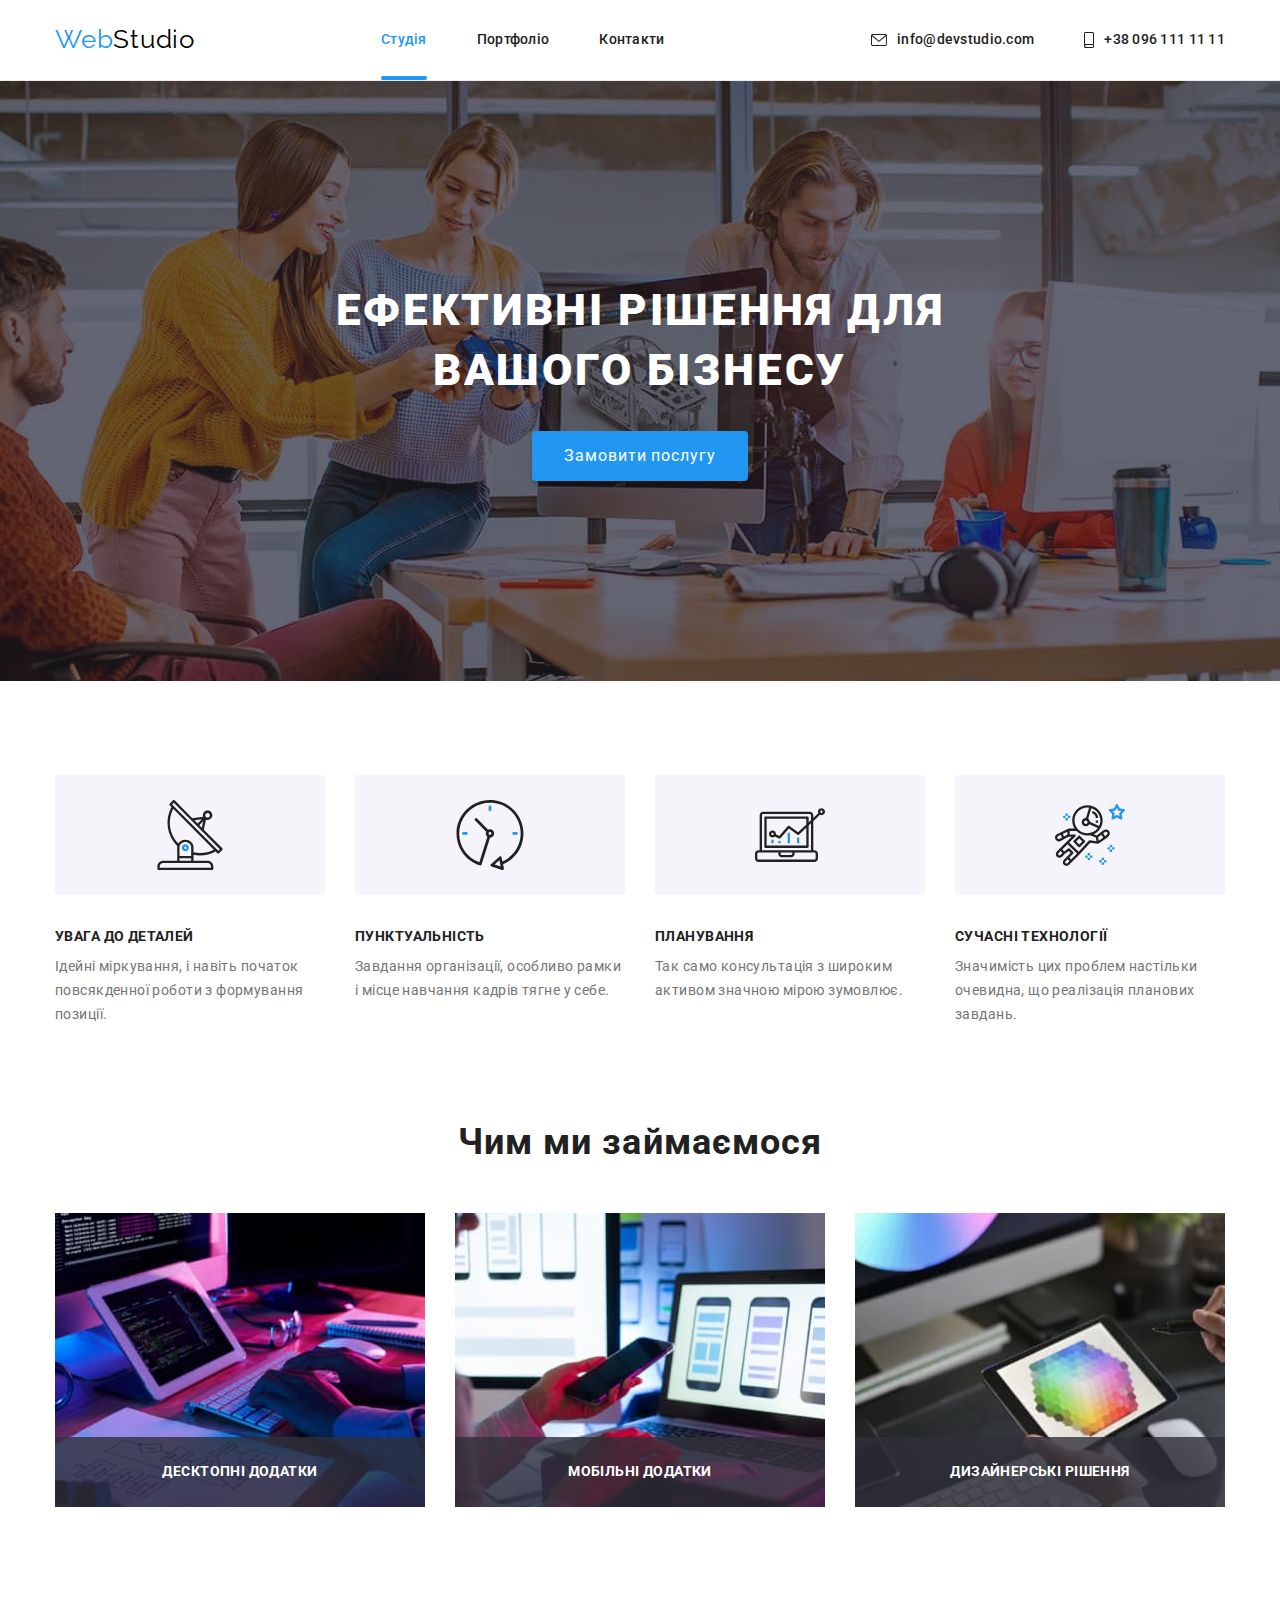
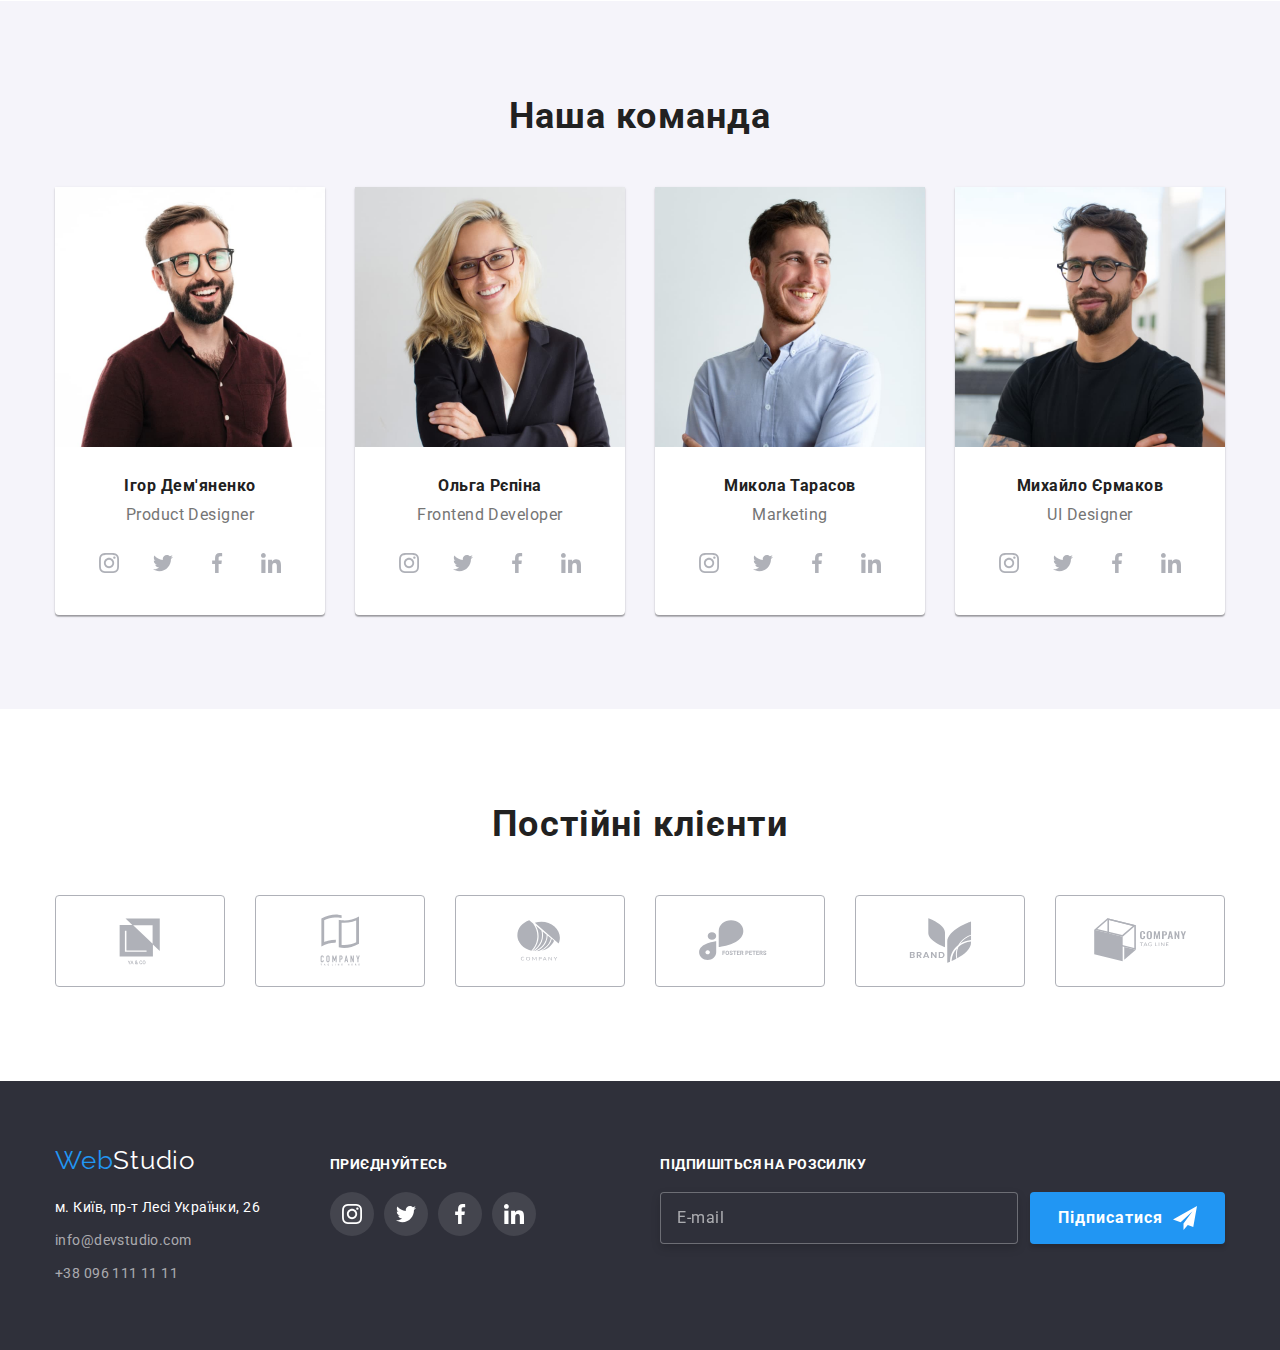
==== index.html @ 8f0ce787 "загрузка" ====
<!DOCTYPE html>
<html lang="uk">
  <head>
    <meta charset="UTF-8" />
    <meta http-equiv="X-UA-Compatible" content="IE=edge" />
    <meta name="viewport" content="width=device-width, initial-scale=1.0" />
    <title>WebStudio</title>
    <link rel="preconnect" href="https://fonts.googleapis.com" />
    <link
      href="https://fonts.googleapis.com/css2?family=Raleway:wght@700&family=Roboto:wght@400;500;700;900&display=swap"
      rel="stylesheet"
    />
    <link
      rel="stylesheet"
      href="https://cdnjs.cloudflare.com/ajax/libs/modern-normalize/1.1.0/modern-normalize.min.css"
    />
    <link rel="stylesheet" href="css/style.css" />
  </head>

  <body>
    
<!--general-->
    <header class="header">
      <div class="container nav">
        <a href="./index.html" class="logo">Web<span class="logo up">Studio</span></a>
        <nav>
<!--navigation-->
          <ul class="nav dot">
            <li class="nav item"><a href="./index.html" class="link current">Студія</a></li>
            <li class="nav item"><a href="./portfolio.html" class="link">Портфоліо</a></li>
            <li class="nav item"><a href="./index.html" class="link">Контакти</a></li>
          </ul>
        </nav>
<!--contact-->
        <ul class="contact dot">
          <li class="nav item">
            <a href="mailto:info@devstudio.com" class="link contact-icon">
              <svg class="envelope">
                <use href="./images/icons.svg#icon-envelope"></use>
              </svg>info@devstudio.com</a>
          </li>
          <li class="nav item">
            <a href="tel:+380961111111" class="link contact-icon">
              <svg class="smartphone">
                <use href="./images/icons.svg#icon-smartphone"></use>
              </svg>+38 096 111 11 11</a>            
          </li>
        </ul>
      </div>
    </header>
    <main>
<!--content-->
      <div class="overlay-ind">
        <section class="section slogan">
          <div class="container">
            <h1 class="slogan-titel">Ефективні рішення для<br />вашого бізнесу</h1>
            <button data-modal-open type="button" class="button-order">Замовити послугу</button>
          </div>
        </section>
      </div>
      <section class="section">
        <div class="container">
          <ul class="specifical dot">
            <li class="line">
              <svg class="line-icon">
                <use href="./images/icons.svg#icon-group-1"></use>
              </svg>
              <h3 class="titel-ind">УВАГА ДО ДЕТАЛЕЙ</h3>
              <p class="text-ind">
                Ідейні міркування, і навіть початок повсякденної роботи з формування позиції.
              </p>
            </li>
            <li class="line">
              <svg class="line-icon">
                <use href="./images/icons.svg#icon-group-2"></use>
              </svg>
              <h3 class="titel-ind">ПУНКТУАЛЬНІСТЬ</h3>
              <p class="text-ind">
                Завдання організації, особливо рамки і місце навчання кадрів тягне у себе.
              </p>
            </li>
            <li class="line">
              <svg class="line-icon">
                <use href="./images/icons.svg#icon-group-3"></use>
              </svg>
              <h3 class="titel-ind">ПЛАНУВАННЯ</h3>
              <p class="text-ind">
                Так само консультація з широким активом значною мірою зумовлює.
              </p>
            </li>
            <li class="line">
              <svg class="line-icon">
                <use href="./images/icons.svg#icon-group-4"></use>
              </svg>
              <h3 class="titel-ind">СУЧАСНІ ТЕХНОЛОГІЇ</h3>
              <p class="text-ind">
                Значимість цих проблем настільки очевидна, що реалізація планових завдань.
              </p>
            </li>
          </ul>
        </div>  
      </section>
      <section class="section unsection">
        <div class="container">
          <h2 class="titels">Чим ми займаємося</h2>
          <ul class="work dot">
            <li class="work item">
              <div class="label-thumb">
                <img src="./images/jpg-1.jpg" alt="Десктопні додатки" width="370" />
                  <div class="label">
                    <p class="label-text">Десктопні додатки</p>
                  </div>
              </div>
            </li>
            <li class="work item">
              <div class="label-thumb">
                <img src="./images/jpg-2.jpg" alt="Мобільні додатки" width="370" />
                  <div class="label">
                    <p class="label-text">Мобільні додатки</p>
                  </div>
              </div>
            </li>
            <li class="work item">
              <div class="label-thumb">
                <img src="./images/jpg-3.jpg" alt="Дизайнерські рішення" width="370" />
                  <div class="label">
                    <p class="label-text">Дизайнерські рішення</p>
                  </div>
              </div> 
            </li>
          </ul>
        </div>
      </section>
      <section class="section background-comand">
        <div class="container">
          <h2 class="titels">Наша команда</h2>
          <ul class="comand dot">
            <li class="foto">
              <img class="fotoline" src="./images/jpg-4.jpg" alt="Ігор Дем'яненко" width="270" />
              <h3 class="name">Ігор Дем'яненко</h3>
              <p class="proff">Product Designer</p>
                <ul class="social-card dot">
                  <li>
                    <a href="" class="a-card">
                    <svg class="icon-card">
                      <use href="./images/icons.svg#icon-instagram"></use>
                    </svg></a>
                  </li>
                   <li><a href="" class="a-card">
                    <svg class="icon-card">
                      <use href="./images/icons.svg#icon-twitter"></use>
                    </svg></a>
                  </li>
                   <li><a href="" class="a-card">
                    <svg class="icon-card">
                      <use href="./images/icons.svg#icon-facebook"></use>
                    </svg></a>
                  </li>
                   <li><a href="" class="a-card">
                    <svg class="icon-card">
                      <use href="./images/icons.svg#icon-linkedin"></use>
                    </svg></a>
                  </li>
                </ul>
            </li>
            <li class="foto">
              <img class="fotoline" src="./images/jpg-5.jpg" alt="Ольга Рєпіна" width="270" />
              <h3 class="name">Ольга Рєпіна</h3>
              <p class="proff">Frontend Developer</p>
                <ul class="social-card dot">
                  <li>
                    <a href="" class="a-card">
                    <svg class="icon-card">
                      <use href="./images/icons.svg#icon-instagram"></use>
                    </svg></a>
                  </li>
                   <li><a href="" class="a-card">
                    <svg class="icon-card">
                      <use href="./images/icons.svg#icon-twitter"></use>
                    </svg></a>
                  </li>
                   <li><a href="" class="a-card">
                    <svg class="icon-card">
                      <use href="./images/icons.svg#icon-facebook"></use>
                    </svg></a>
                  </li>
                   <li><a href="" class="a-card">
                    <svg class="icon-card">
                      <use href="./images/icons.svg#icon-linkedin"></use>
                    </svg></a>
                  </li>
                </ul>
            </li>
            <li class="foto">
              <img class="fotoline" src="./images/jpg-6.jpg" alt="Микола Тарасов" width="270" />
              <h3 class="name">Микола Тарасов</h3>
              <p class="proff">Marketing</p>
                <ul class="social-card dot">
                  <li>
                    <a href="" class="a-card">
                    <svg class="icon-card">
                      <use href="./images/icons.svg#icon-instagram"></use>
                    </svg></a>
                  </li>
                   <li><a href="" class="a-card">
                    <svg class="icon-card">
                      <use href="./images/icons.svg#icon-twitter"></use>
                    </svg></a>
                  </li>
                   <li><a href="" class="a-card">
                    <svg class="icon-card">
                      <use href="./images/icons.svg#icon-facebook"></use>
                    </svg></a>
                  </li>
                   <li><a href="" class="a-card">
                    <svg class="icon-card">
                      <use href="./images/icons.svg#icon-linkedin"></use>
                    </svg></a>
                  </li>
                </ul>
            </li>
            <li class="foto" >
              <img class="fotoline" src="./images/jpg-7.jpg" alt="Михайло Єрмаков" width="270" />
              <h3 class="name">Михайло Єрмаков</h3>
              <p class="proff">UI Designer</p>
                <ul class="social-card dot">
                  <li>
                    <a href="" class="a-card">
                    <svg class="icon-card">
                      <use href="./images/icons.svg#icon-instagram"></use>
                    </svg></a>
                  </li>
                   <li><a href="" class="a-card">
                    <svg class="icon-card">
                      <use href="./images/icons.svg#icon-twitter"></use>
                    </svg></a>
                  </li>
                   <li><a href="" class="a-card">
                    <svg class="icon-card">
                      <use href="./images/icons.svg#icon-facebook"></use>
                    </svg></a>
                  </li>
                   <li><a href="" class="a-card">
                    <svg class="icon-card">
                      <use href="./images/icons.svg#icon-linkedin"></use>
                    </svg></a>
                  </li>
                </ul>
            </li>
          </ul>
        </div>  
      </section>
      <section class="section">
        <div class="container">
          <h2 class="titels">Постійні клієнти</h2>
          <ul class="klient dot">
            <li><a href="" class="klient icon">
              <svg class="icon-klient">
                <use href="./images/icons.svg#icon-client-1"></use>
              </svg></a>
            </li>
            <li><a href="" class="klient icon">
              <svg class="icon-klient">
                <use href="./images/icons.svg#icon-client-2"></use>
              </svg></a>
            </li>
            <li><a href="" class="klient icon">
              <svg class="icon-klient">
                <use href="./images/icons.svg#icon-client-3"></use>
              </svg></a>
            </li>
            <li><a href="" class="klient icon">
              <svg class="icon-klient">
                <use href="./images/icons.svg#icon-client-4"></use>
              </svg></a>
            </li>
            <li><a href="" class="klient icon">
              <svg class="icon-klient">
                <use href="./images/icons.svg#icon-client-5"></use>
              </svg></a>
            </li>
            <li><a href="" class="klient icon">
              <svg class="icon-klient">
                <use href="./images/icons.svg#icon-client-6"></use>
              </svg></a>
            </li>  
          </ul>
        </div>  
      </section>
    </main>
<!--finish-->
    <footer class="footer">
      <div class="container social-contact">
        <div class="footer-contact">
          <a href="./index.html" class="logo">Web<span class="logo down">Studio</span></a>
          <address>
            <ul class="address dot">
              <li>
                <a href="https://goo.gl/maps/CPtrU1FHBa2aNyZL9" target="_blank" rel="noopener noreferrer nofollow"
                  class="address">м. Київ, пр-т Лесі Українки, 26</a>
              </li>
              <li><a href="mailto:info@devstudio.com" class="link">info@devstudio.com</a></li>
              <li><a href="tel:+380961111111" class="link">+38 096 111 11 11</a></li>
            </ul>
          </address>
        </div>
        <div>
          <p class="compound">приєднуйтесь</p>
          <ul class="footer-social dot">
            <li><a href="" class="a-footer">
                <svg class="icon-footer">
                  <use href="./images/icons.svg#icon-instagram"></use>
                </svg></a>
            </li>
            <li><a href="" class="a-footer">
                <svg class="icon-footer">
                  <use href="./images/icons.svg#icon-twitter"></use>
                </svg></a>
            </li>
            <li><a href="" class="a-footer">
                <svg class="icon-footer">
                  <use href="./images/icons.svg#icon-facebook"></use>
                </svg></a>
            </li>
            <li><a href="" class="a-footer">
                <svg class="icon-footer">
                  <use href="./images/icons.svg#icon-linkedin"></use>
                </svg></a>
            </li>
          </ul>
        </div>
        <div class="mailing-posicion">
          <p class="mailing-titel">Підпишіться на розсилку</p>
        <form class="mailing-form">         
          <label class="mailing">
            <input type="mail" name="Підпишіться на розсилку" placeholder="E-mail" />
          </label>
          <button type="submit" class="button-send">Підписатися
            <svg class="icon-send">
              <use href="./images/icons.svg#icon-send"></use>
            </svg>
          </button>
        </form>
        </div>
      </div>
    </footer>
<!-- modal window -->
    <div class="backdrop is-hidden" data-modal>
      <div class="modal">
          <button data-modal-close type="button" class="close-modal  close-posicion">
            <svg class="icon-modal">
            <use href="./images/icons.svg#icon-close"></use>
            </svg>
          </button>
          <form class="form">
            <h2 class="form-name">Залиште свої дані, ми вам передзвонимо</h2>
              <label class="form-field">
                <span>Ім'я</span>
                <input class="form-input" type="tel" name="Телефон" />
                <svg class="field-icon">
                  <use href="./images/icons.svg#icon-person-black"></use>
                </svg>
              </label>
              <label class="form-field">
              <span>Телефон</span>
              <input class="form-input" type="tel" name="Телефон" />
              <svg class="field-icon">
                <use href="./images/icons.svg#icon-phone-black"></use>
              </svg>
              </label>
              <label class="form-field">
                <span>Пошта</span>
                <input class="form-input" type="tel" name="Телефон" />
                <svg class="field-icon">
                  <use href="./images/icons.svg#icon-email-black"></use>
                </svg>
              </label> 
              <label for="coment">Коментар</label>
              <textarea class="textarea" name="Коментар" id="coment" placeholder="Введіть текст"></textarea>
              <label class="contrakt">
                <input class="checkbox" type="checkbox" name="contrakt" />
                <span class="contrakt-icon"></span>
                <!-- <span class="contrakt-frame">
                  <svg class="contrakt-frame-posicion">
                  <use href="./images/icons.svg#icon-check"></use>
                  </svg>
                </span> -->
                <span class="contrakt-text">Погоджуюся з розсилкою та приймаю&nbsp;</span>
                <span><a href="" class="contrakt-rules">Умови договору</a>
                </span>
              </label>
            <div class="button-form-posicion"><button type="submit" class="button-form">Відправити</button>
            </div>  
            
          </form>
      </div>
    </div>
    <script src="./js/modal.js"></script>  
  </body>
</html>

   











                   <!-- <div class="form-field">
                            <svg class="field-icon">
                              <use href="./images/icons.svg#icon-person-black"></use>
                            </svg>
                          <label for="name">Ім'я</label>
                          <input type="text" name="Ім'я" id="name" />
                        </div> -->
---- css/style.css ----
:root {
  --background-general: #ffffff;
  --background-slogan: #2f303a;
  --background-slogan-gradient: rgba(47, 48, 58, 0.4);
  --background-comand: #f5f4fa;
  --background-label: rgba(47, 48, 58, 0.8);
  --color-logo: #000000;
  --color-general: #212121;
  --color-border-header: #ececec;
  --color-last: #757575;
  --color-link: #2196f3;
  --color-slogan: #ffffff;
  --color-button: #f5f4fa;
  --color-button-activ: #188ce8;
  --color-label: #ffffff;
  --color-icon-footer: rgba(255, 255, 255, 0.1);
  --color-border-index: #f5f4fa;
  --color-border-portfolio: #eeeeee;
  --color-border-klient: #afb1b8;
  --color-overlay-portfolio: rgba(33, 150, 243, 0.9);
  --color-address-finish: rgba(255, 255, 255, 0.6);
  --color-shadow-order: 0px 4px 4px rgba(0, 0, 0, 0.15);
  --color-comand-shadow: 0px 1px 3px rgba(0, 0, 0, 0.12), 0px 1px 1px rgba(0, 0, 0, 0.14),
    0px 2px 1px rgba(0, 0, 0, 0.2);
  --color-shadow-filter: 0px 3px 1px rgba(0, 0, 0, 0.1), 0px 1px 2px rgba(0, 0, 0, 0.08),
    0px 2px 2px rgba(0, 0, 0, 0.12);
  --color-backdrop: rgba(0, 0, 0, 0.2);
  --transition-duration: 250ms;
  --transition-timing: cubic-bezier(0.4, 0, 0.2, 1);
  --color-border-form: rgba(33, 33, 33, 0.2);
  --color-form-placeholder: rgba(117, 117, 117, 0.5);
  --color-footer-placeholder: rgba(255, 255, 255, 0.6);
  --color-border-close: rgba(0, 0, 0, 0.1);
}

body {
  margin: 0;

  font-family: 'Roboto', sans-serif;

  background-color: var(--background-general);
  color: var(--color-general);
}
img {
  display: block;
  width: 100%;
  height: auto;
}

.header {
  border-bottom: 1px solid var(--color-border-header);
}

/* logotip */
.logo {
  margin-right: 93px;

  font-family: 'Raleway', sans-serif;
  font-size: 26px;
  line-height: 1.2;
  letter-spacing: 0.03em;
  text-decoration: none;

  color: var(--color-link);
}
.logo .up {
  color: var(--color-logo);
}
.logo .down {
  margin-right: -93px;
  color: var(--color-slogan);
}
/* nav flex */
.nav {
  display: flex;
  align-items: center;
}
/* menu nav */
.dot {
  padding: 0;
  margin: 0;
  list-style: none;
}
.nav .item + .item {
  margin-left: 50px;
}
.envelope {
  width: 16px;
  height: 12px;
  margin: 0 10px 0 0;
  fill: currentColor;
}
.smartphone {
  width: 10px;
  height: 16px;
  margin: 0 10px 0 0;
  fill: currentColor;
}
.nav .link {
  padding: 32px 0;

  text-decoration: none;
  font-weight: 500;
  font-size: 14px;
  line-height: 1.14;
  letter-spacing: 0.02em;

  transition: color var(--transition-timing) var(--transition-duration);

  color: var(--color-general);
}
.nav .link:hover,
.nav .link:focus {
  color: var(--color-link);
}
.nav .link.current {
  position: relative;
  color: var(--color-link);
}
.nav .link.current::after {
  content: '';
  position: absolute;

  display: block;
  width: 100%;
  height: 4px;
  border-radius: 2px;
  background-color: var(--color-link);
  margin-top: 28px;
}
.contact {
  display: flex;
  margin-left: auto;
  align-items: center;
}
.contact-icon {
  display: flex;
  align-items: center;
}

/* section + container */
.section {
  padding: 94px 0;
}
.unsection {
  padding-top: 0;
}
.container {
  width: 1200px;
  margin-left: auto;
  margin-right: auto;
  padding-left: 15px;
  padding-right: 15px;
}

/* overlay + slogan */

.slogan {
  padding: 200px 0 200px 0;
  text-align: center;
}
.overlay-ind {
  height: 600px;
  max-width: 1600px;
  margin-left: auto;
  margin-right: auto;
  background-color: var(--background-slogan);
  background-image: linear-gradient(
      to right,
      var(--background-slogan-gradient),
      var(--background-slogan-gradient)
    ),
    url(../images/jpg-0.jpg);
  background-repeat: no-repeat;
  background-size: cover;
  background-position: center;
}
.slogan-titel {
  margin: 0 0 30px 0;

  font-weight: 900;
  font-size: 44px;
  line-height: 1.36;
  text-align: center;
  letter-spacing: 0.06em;
  text-transform: uppercase;

  color: var(--color-slogan);
}

/* button */
.button-order {
  border-radius: 4px;
  border: none;
  padding: 10px 32px;

  cursor: pointer;
  font-family: inherit;
  font-size: 16px;
  line-height: 1.88;
  letter-spacing: 0.06em;
  text-align: center;

  background-color: var(--color-link);
  color: var(--color-slogan);
  box-shadow: var(--color-shadow-order);

  transition: background-color var(--transition-timing) var(--transition-duration);
}
.button-order:hover,
.button-order:focus {
  background-color: var(--color-button-activ);
}
.button-filter {
  border-radius: 4px;
  border: none;

  cursor: pointer;
  font-family: inherit;
  font-weight: 500;
  font-size: 16px;
  line-height: 1.63;
  text-align: center;
  letter-spacing: 0.03em;

  background-color: var(--color-button);
  color: var(--color-general);
  box-shadow: none;

  transition: background-color var(--transition-timing) var(--transition-duration),
    color var(--transition-timing) var(--transition-duration),
    box-shadow var(--transition-timing) var(--transition-duration);
}
.button-filter:hover,
.button-filter:focus {
  background-color: var(--color-link);
  color: var(--color-slogan);
  box-shadow: var(--color-shadow-filter);
}
.button-filter.one {
  padding: 6px 25px;
}
.button-filter.all {
  padding: 6px 22px;
}

/* specifical */
.specifical {
  display: flex;
  padding: 0;
  margin: 0 0 0 -30px;
}
.specifical .line {
  flex-basis: calc(100% / 4-30px);
  margin-left: 30px;
}
.line-icon {
  width: 270px;
  height: 120px;
  margin-bottom: 30px;
  background-color: var(--background-comand);
  border-radius: 4px;
}

.specifical .titel-ind {
  margin: 0 0 10px 0;
  padding: 0;

  font-size: 14px;
  line-height: 1.14;
  letter-spacing: 0.03em;
  text-transform: uppercase;

  color: var(--color-general);
}
.specifical .text-ind {
  margin: 0;
  padding: 0;

  width: 270px;
  font-size: 14px;
  line-height: 1.71;
  letter-spacing: 0.03em;

  color: var(--color-last);
}
/* titels */
.titels {
  padding: 0;
  margin: 0 0 50px 0;

  font-size: 36px;
  line-height: 1.17;
  text-align: center;
  letter-spacing: 0.03em;

  color: var(--color-general);
}
/* work */
.work {
  display: flex;
  margin: 0 0 0 -30px;
  padding: 0;
}
.work .item {
  flex-basis: calc(100% / 3-30px);
  margin-left: 30px;
}
.label-thumb {
  position: relative;
}
.label {
  display: flex;
  justify-content: center;
  align-items: center;

  width: 370px;
  height: 70px;
  background-color: var(--background-label);
  position: absolute;
  bottom: 0;
  margin: 0;
  padding: 0;
}
.label-text {
  color: var(--color-label);
  font-weight: 700;
  font-size: 14px;
  line-height: 1.14;
  letter-spacing: 0.03em;
  text-transform: uppercase;
  padding: 0;
  margin: 0;
}

/* comand */
.comand {
  display: flex;
  margin: 0 0 0 -30px;
  padding: 0;
}
.background-comand {
  background-color: var(--background-comand);
}
.comand .foto {
  flex-basis: calc(100% / 4-30px);
  margin-left: 30px;
  box-shadow: var(--color-comand-shadow);
  border-radius: 0px 0px 4px 4px;
  background-color: var(--background-general);
}
.comand .fotoline {
  margin-bottom: 30px;
}
.comand .name {
  margin: 0 0 10px 0;
  padding: 0;

  font-size: 16px;
  line-height: 1.17;
  letter-spacing: 0.03em;
  text-align: center;

  color: var(--color-general);
}
.comand .proff {
  margin: 0 0 16px 0;
  padding: 0;

  font-size: 16px;
  line-height: 1.17;
  text-align: center;
  letter-spacing: 0.03em;

  color: var(--color-last);
}
.social-card {
  display: flex;
  justify-content: center;
  gap: 10px;
  margin: 0 0 30px 0;
  padding: 0;
}
.a-card {
  display: flex;
  justify-content: center;
  align-items: center;
  text-decoration: none;
  border-radius: 50%;
  border: none;
  width: 44px;
  height: 44px;
  padding: 0;
  margin: 0 auto;

  color: var(--color-border-klient);

  transition: background-color var(--transition-timing) var(--transition-duration),
              color var(--transition-timing) var(--transition-duration);
}
.icon-card {
  width: 20px;
  height: 20px;
  fill: currentColor;
  align-items: center;
}
.a-card:hover,
.a-card:focus {
  background-color: var(--color-button-activ);
  color: var(--color-slogan);
}

/* klient */
.klient {
  display: flex;
  justify-content: space-between;
  margin: 0;
  padding: 0;
  list-style: none;
}
.klient .icon {
  width: 170px;
  height: 92px;
  border: 1px solid var(--color-border-klient);
  border-radius: 4px;
  color: var(--color-border-klient);

  transition: color var(--transition-timing) var(--transition-duration),
              border var(--transition-timing) var(--transition-duration); 
}
.icon-klient {
  fill: currentColor;
}
.klient .icon:hover,
.klient .icon:focus {
  color: var(--color-link);
  border: 1px solid var(--color-link);
}

/* finish */
.footer {
  padding: 64px 0;

  background-color: var(--background-slogan);
}
.address {
  margin: 20px 0 0 0;

  color: var(--color-slogan);

  font-style: normal;
  font-size: 14px;
  line-height: 1.71;
  letter-spacing: 0.03em;
  text-decoration: none;
}
.address .link {
  display: block;
  margin: 9px 0 0 0;

  color: var(--color-slogan);
  color: var(--color-address-finish);

  text-decoration: none;
  font-size: 14px;
  line-height: 1.71;
  letter-spacing: 0.03em;

  transition: color var(--transition-timing) var(--transition-duration);
}
.address .link:hover,
.address .link:focus {
  color: var(--color-link);
}
.social-contact {
  display: flex;
  align-items: baseline;
}
.footer-contact {
  display: block;
  margin-right: 70px;
}
.social-compound {
  padding-top: 12px;
}
.compound {
  margin:0;
  padding: 0;
  font-weight: 700;
  font-size: 14px;
  line-height: 16px;
  letter-spacing: 0.03em;
  text-transform: uppercase;
  color: var(--background-general);
}
.footer-social {
  display: flex;
  gap: 10px;
  margin: 20px 0 0 0;
}
.a-footer {
  display: flex;
  justify-content: center;
  align-items: center;
  text-decoration: none;
  border-radius: 50%;
  border: none;
  width: 44px;
  height: 44px;
  padding: 0;
  margin: 0 auto;

  color: var(--color-slogan);
  background-color: var(--color-icon-footer);

  transition: background-color var(--transition-timing) var(--transition-duration),
              color var(--transition-timing) var(--transition-duration);
}
.icon-footer {
  width: 20px;
  height: 20px;
  fill: currentColor;
  align-items: center;
}
.a-footer:hover,
.a-footer:focus {
  background-color: var(--color-button-activ);
  color: var(--color-slogan);
}

/* portfolio */
.filter {
  display: flex;
  justify-content: center;
  margin-bottom: 50px;
}
.filter .item + .item {
  margin-left: 8px;
}
.content {
  display: flex;
  flex-wrap: wrap;
  margin: 0;
  padding: 0;
  gap: 30px;
}
.content.clik:hover,
.content.clik:focus {
  box-shadow: var(--color-comand-shadow);
}
.card-port {
  border: 1px solid var(--color-border-portfolio);
  padding: 20px 24px;
}
.content .titel-port {
  font-size: 18px;
  line-height: 2;
  letter-spacing: 0.06em;

  color: var(--color-general);
}
.content .text-port {
  font-size: 16px;
  line-height: 1.88;
  letter-spacing: 0.03em;

  color: var(--color-last);
}

/* overlay portfolio*/
.overlay-action {
  text-decoration: none; 
}
.overlay-thumb {
  position: relative;
  overflow: hidden;
}
.overlay-text {
  position: absolute;
  opacity: 0;
  top: 0;
  left: 0;
  width: 100%;
  height: 100%;

  transform: translateY(100%);
  transition: transform var(--transition-timing) var(--transition-duration);

  background-color: var(--color-overlay-portfolio);

  font-size: 18px;
  line-height: 1.556;
  letter-spacing: 0.03em;
  padding: 63px 24px;
  margin: 0;
  text-decoration: none;
  color: var(--color-label);
}
.overlay-action:hover .overlay-text,
.overlay-action:focus .overlay-text {
  opacity: 1;
  transform: translateY(0);
}

/* modal window */
.backdrop {
  position: fixed;
  left: 0px;
  top: 0px;
  width: 100%;
  height: 100%;
  opacity: 1;
  background-color: var(--color-backdrop);
  transition: opacity var(--transition-timing) var(--transition-duration),
              visibility var(--transition-timing) var(--transition-duration);
}
.backdrop.is-hidden {
  visibility: hidden;
  opacity: 0;
  pointer-events: none;
}
.modal {
  position: absolute;
  top: 50%;
  left: 50%;
  transform: translate(-50%, -50%) scale(1);
  width: 100%;
  max-width: 528px;
  height: 100%;
  max-height: 581px;
  background-color: var(--background-general);
  box-shadow: var(--color-comand-shadow);
  border-radius: 4px;
  padding: 40px;
  margin: 0;
  transition: transform var(--transition-timing) var(--transition-duration);
}
.backdrop.is-hidden .modal {
  position: absolute;
  top: 50%;
  left: 50%;
  transform: translate(-50%, -50%) scale(0);
}
.close-posicion {
  position: absolute;
  top: 8px;
  right: 8px;
}
.close-modal {
  display: flex;
  justify-content: center;
  align-items: center;
  text-decoration: none;
  border-radius: 50%;
  border: 1px solid var(--color-border-close);
  width: 30px;
  height: 30px;
  cursor: pointer;
  padding: 0;
  margin: 0;

  color: var(--color-logo);
  background-color: var(--background-general);

  transition: color var(--transition-timing) var(--transition-duration);
}
.icon-modal {
  width: 18px;
  height: 18px;
  fill: currentColor;
  align-items: center;
}
.close-modal:hover,
.close-modal:focus {
  color: var(--color-link)
}


/* footer form */
.mailing-posicion {
  display: inline-flexbox;
  margin-left: auto;
}
.mailing-form {
  display: inline-flex;

}
.mailing-titel {
  font-weight: 700;
  font-size: 14px;
  line-height: 16px;
  letter-spacing: 0.03em;
  text-transform: uppercase;

  color: var(--color-label);
  margin: 0 0 20px 0;
  padding: 0;
}
.mailing {
  display: flex;
  flex-direction: column;
  margin-right: 12px;
  width: 358px;
}
.mailing input {
  padding: 15px 0 15px 16px;
  background-color: var(--background-slogan);
  border: 1px solid rgba(255, 255, 255, 0.3);
  filter: drop-shadow(0px 4px 4px rgba(0, 0, 0, 0.15));
  border-radius: 4px;
  font-weight: 400;
  font-size: 16px;
  line-height: 20px;
  letter-spacing: 0.03em;

  color: var(--color-slogan);
}
.mailing input::placeholder {
  color: var(--color-footer-placeholder);
}
.button-send {
  display: flex;
  gap: 10px;
  align-items: center;
  justify-content: center;
  padding: 10px 28px;
  cursor: pointer;
  border: none;

  background-color: var(--color-link);
  color: var(--color-label);
  box-shadow: var(--color-shadow-order);
  border-radius: 4px;

  font-weight: 700;
  font-size: 16px;
  line-height: 1.88;
  letter-spacing: 0.06em;
}
.icon-send {
  width: 24px;
  height: 24px;
  fill: currentColor;

}
/* modal form */
.form {
  font-size: 12px;
  line-height: 1.17;
  letter-spacing: 0.01em;

  color: var(--color-last);
}
.form-name {
  margin: 0 0 12px 0;
  text-align: center;
  font-size: 20px;
  font-weight: 700;
  line-height: 1.15;
  letter-spacing: 0.03em;
  
  color: var(--color-general);
}
.form-field {
  display: flex;
  position: relative;
  flex-direction: column;
  margin-bottom: 10px;
}
.form-input {
  margin-top: 4px;
  padding: 9px 0 9px 42px;
  border: 1px solid var(--color-border-form);
  border-radius: 4px;
  outline: none;
  font-size: 16px;
  transition: border var(--transition-timing) var(--transition-duration);
}
.field-icon {
  position: absolute;
  top: 50%;
  left: 12px;
  display: inline-block;
  width: 18px;
  height: 18px;
  fill: var(--color-general);
  transition: background-color var(--transition-timing) var(--transition-duration);
}
.form-field:focus-within > .field-icon {
  fill: var(--color-link);
}
.form-field:focus-within > .form-input {
  border: 1px solid var(--color-link);
}
.textarea {
  display: flex;
  flex-direction: column;
  margin-bottom: 20px;
  margin-top: 4px;
  padding: 12px 16px;
  border: 1px solid var(--color-border-form);
  border-radius: 4px;
  outline: none;
  width: 448px;
  height: 120px;
  resize: none;
}
.textarea::placeholder {
  color: var(--color-form-placeholder);
}
.textarea:not( :placeholder-shown),
.textarea:focus {
  border: 1px solid var(--color-link);
}
.contrakt {
  position: relative;
  display: inline-flex;
  justify-content: center;
  align-items: center;
  margin-bottom: 30px;
}
.contrakt-icon {
  width: 16px;
  height: 15px;
  border: 2px solid var(--color-general);
  border-radius: 2px;
  margin-right: 7px;
  margin-left: 10px;
}
.checkbox:checked + .contrakt-icon {
  background-color: var(--color-link);
  border: 2px solid var(--color-link);
  background-image: url(../images/icon-check.svg);
  background-size: contain;
  background-origin: border-box;
}
.contrakt-text {
  font-weight: 400;
  font-size: 14px;
  line-height: 1.7;
  letter-spacing: 0.03em;
  color: var(--color-last);
}
.contrakt-rules {
  font-weight: 400;
  font-size: 14px;
  line-height: 1.7;
  letter-spacing: 0.03em;
  color: var(--color-link);
}
.checkbox {
  appearance: none;
}
.button-form {
  align-items: center;
  justify-content: center;
  padding: 10px 52px;
  cursor: pointer;
  border: none;

  background-color: var(--color-link);
  color: var(--color-label);  
  box-shadow: var(--color-shadow-order);
  border-radius: 4px;

  font-weight: 700;
  font-size: 16px;
  line-height: 1.88;
  letter-spacing: 0.06em;

  transition: background-color var(--transition-timing) var(--transition-duration);
}
.button-form:hover,
.button-form:focus {
  background-color: var(--color-button-activ);
}
.button-form-posicion {
  text-align: center;
}
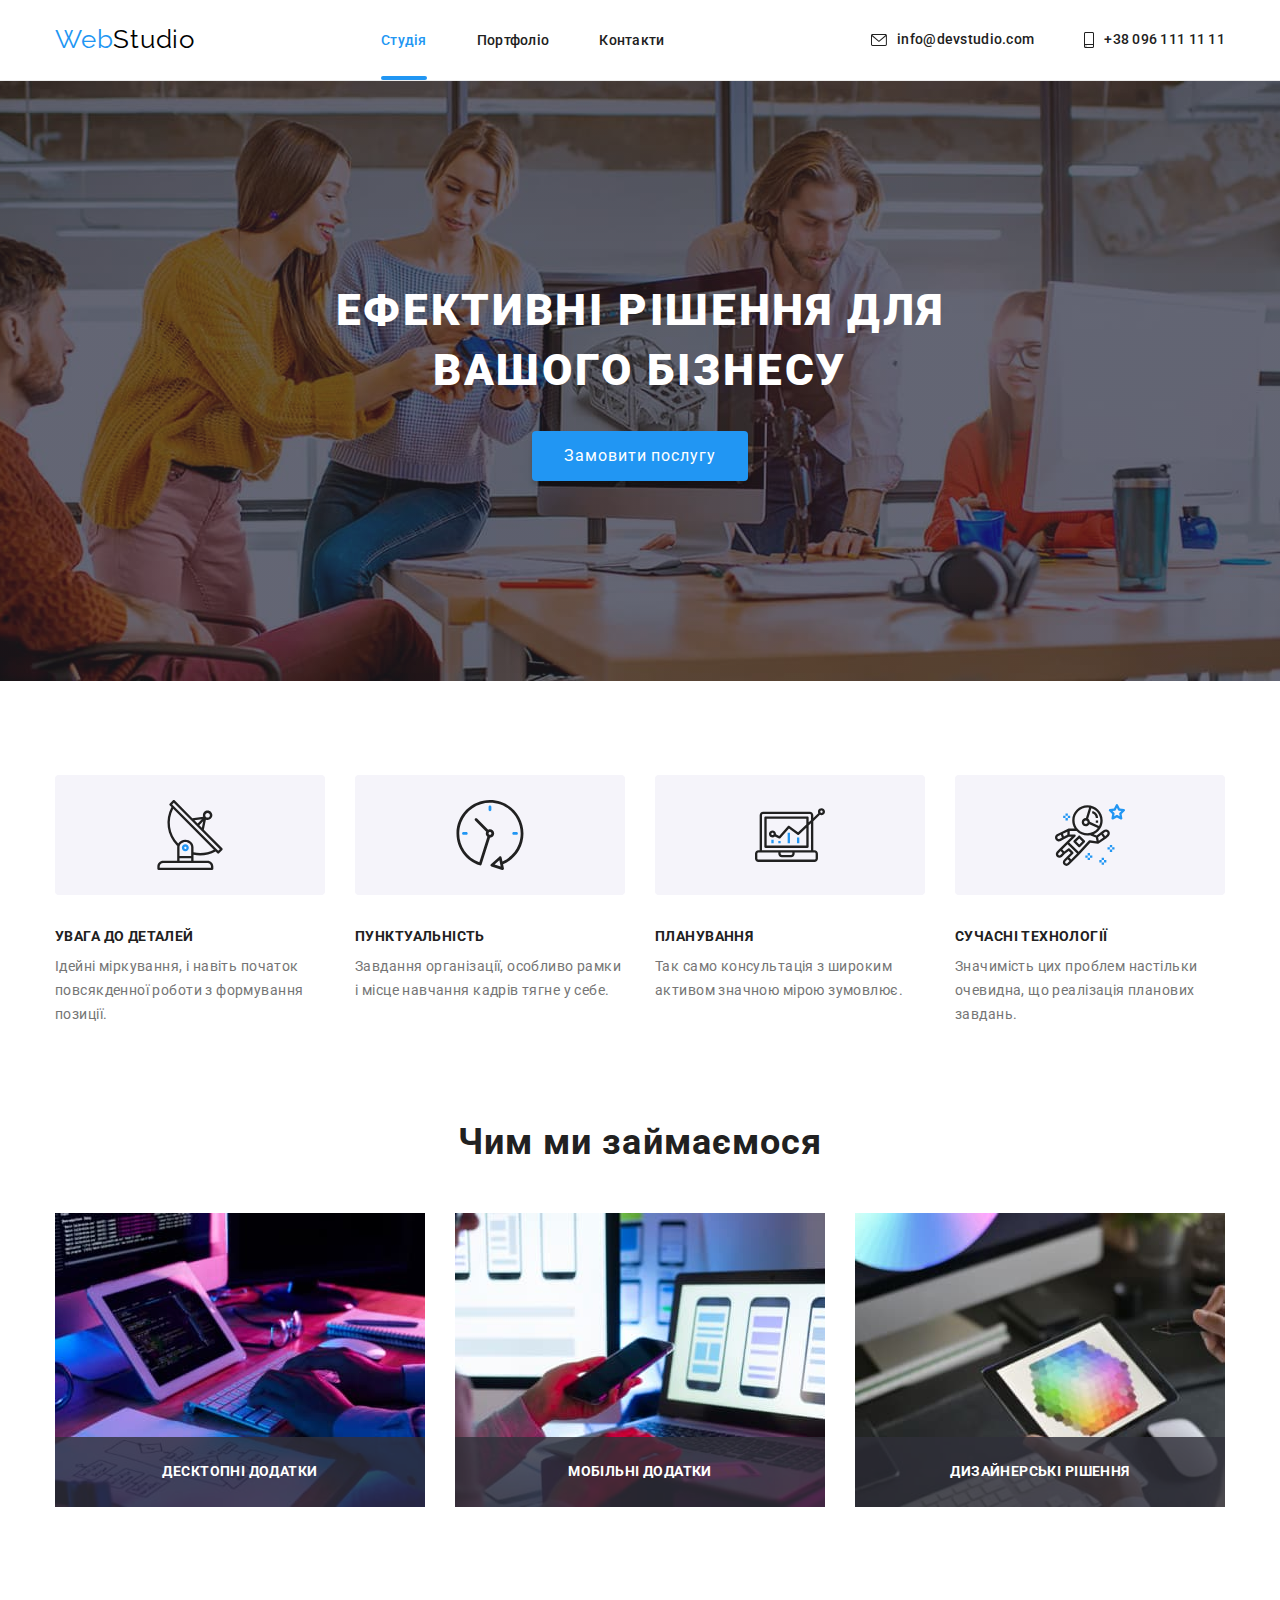
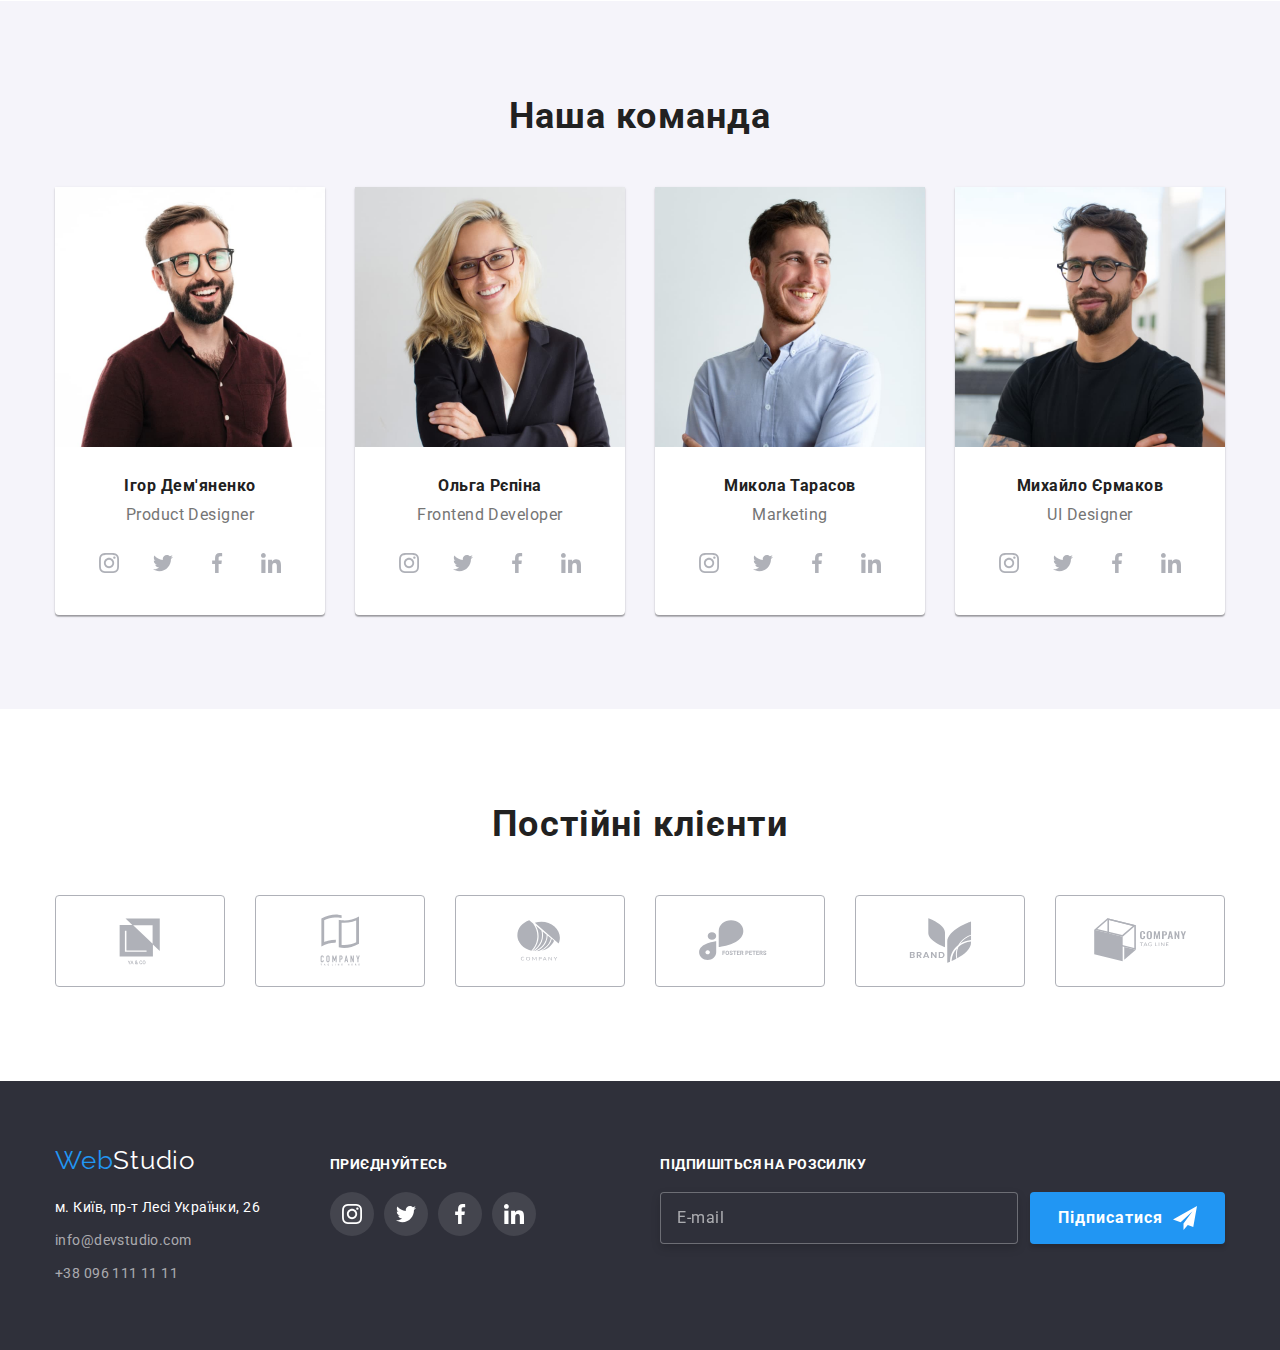
==== commit 24d65086: "22-12-24" ====
--- a/index.html
+++ b/index.html
@@ -14,7 +14,7 @@
       rel="stylesheet"
       href="https://cdnjs.cloudflare.com/ajax/libs/modern-normalize/1.1.0/modern-normalize.min.css"
     />
-    <link rel="stylesheet" href="css/style.css" />
+    <link rel="stylesheet" href="css/main.min.css" />
   </head>
 
   <body>
@@ -22,78 +22,76 @@
 <!--general-->
     <header class="header">
       <div class="container nav">
-        <a href="./index.html" class="logo">Web<span class="logo up">Studio</span></a>
+        <a href="./index.html" class="logo">Web<span class="logo logo__up">Studio</span></a>
         <nav>
 <!--navigation-->
           <ul class="nav dot">
-            <li class="nav item"><a href="./index.html" class="link current">Студія</a></li>
-            <li class="nav item"><a href="./portfolio.html" class="link">Портфоліо</a></li>
-            <li class="nav item"><a href="./index.html" class="link">Контакти</a></li>
-          </ul>
-        </nav>
+            <li class="nav__item"><a href="./index.html" class="nav__link nav__link--current">Студія</a></li>
+            <li class="nav__item"><a href="./portfolio.html" class="nav__link">Портфоліо</a></li>
+            <li class="nav__item"><a href="./index.html" class="nav__link">Контакти</a></li>
+          </ul>
+          </nav>
 <!--contact-->
         <ul class="contact dot">
-          <li class="nav item">
-            <a href="mailto:info@devstudio.com" class="link contact-icon">
+          <li class="nav__item">
+            <a href="mailto:info@devstudio.com" class="nav__link contact__icon">
               <svg class="envelope">
                 <use href="./images/icons.svg#icon-envelope"></use>
               </svg>info@devstudio.com</a>
           </li>
-          <li class="nav item">
-            <a href="tel:+380961111111" class="link contact-icon">
+          <li class="nav__item">
+            <a href="tel:+380961111111" class="nav__link contact__icon">
               <svg class="smartphone">
                 <use href="./images/icons.svg#icon-smartphone"></use>
-              </svg>+38 096 111 11 11</a>            
+              </svg>+38 096 111 11 11</a>
           </li>
         </ul>
       </div>
     </header>
     <main>
 <!--content-->
-      <div class="overlay-ind">
         <section class="section slogan">
           <div class="container">
-            <h1 class="slogan-titel">Ефективні рішення для<br />вашого бізнесу</h1>
-            <button data-modal-open type="button" class="button-order">Замовити послугу</button>
+            <h1 class="slogan__titel">Ефективні рішення для<br />вашого бізнесу</h1>
+            <button data-modal-open type="button" class="slogan__button">Замовити послугу</button>
           </div>
         </section>
-      </div>
       <section class="section">
         <div class="container">
           <ul class="specifical dot">
-            <li class="line">
-              <svg class="line-icon">
+            <li class="specifical__line">
+              <svg class="specifical__icon">
                 <use href="./images/icons.svg#icon-group-1"></use>
               </svg>
-              <h3 class="titel-ind">УВАГА ДО ДЕТАЛЕЙ</h3>
-              <p class="text-ind">
+              <h3 class="specifical__titel">УВАГА ДО ДЕТАЛЕЙ</h3>
+              <p class="specifical__text">
                 Ідейні міркування, і навіть початок повсякденної роботи з формування позиції.
               </p>
             </li>
-            <li class="line">
-              <svg class="line-icon">
+            <li class="specifical__line">
+              <svg class="specifical__icon">
                 <use href="./images/icons.svg#icon-group-2"></use>
               </svg>
-              <h3 class="titel-ind">ПУНКТУАЛЬНІСТЬ</h3>
-              <p class="text-ind">
+              <h3 class="specifical__titel">ПУНКТУАЛЬНІСТЬ</h3>
+              <p class="specifical__text">
                 Завдання організації, особливо рамки і місце навчання кадрів тягне у себе.
               </p>
             </li>
-            <li class="line">
-              <svg class="line-icon">
+            <li class="specifical__line">
+              <svg class="specifical__icon">
                 <use href="./images/icons.svg#icon-group-3"></use>
               </svg>
-              <h3 class="titel-ind">ПЛАНУВАННЯ</h3>
-              <p class="text-ind">
+              <h3 class="specifical__titel">ПЛАНУВАННЯ</h3>
+              <p class="specifical__text">
                 Так само консультація з широким активом значною мірою зумовлює.
               </p>
             </li>
-            <li class="line">
-              <svg class="line-icon">
+            <li class="specifical__line">
+              <svg class="specifical__icon">
                 <use href="./images/icons.svg#icon-group-4"></use>
               </svg>
-              <h3 class="titel-ind">СУЧАСНІ ТЕХНОЛОГІЇ</h3>
-              <p class="text-ind">
+              <h3 class="specifical__titel">СУЧАСНІ ТЕХНОЛОГІЇ</h3>
+              <p class="specifical__text">
                 Значимість цих проблем настільки очевидна, що реалізація планових завдань.
               </p>
             </li>
@@ -104,27 +102,27 @@
         <div class="container">
           <h2 class="titels">Чим ми займаємося</h2>
           <ul class="work dot">
-            <li class="work item">
+            <li class="work__item">
               <div class="label-thumb">
                 <img src="./images/jpg-1.jpg" alt="Десктопні додатки" width="370" />
                   <div class="label">
-                    <p class="label-text">Десктопні додатки</p>
+                    <p class="label__text">Десктопні додатки</p>
                   </div>
               </div>
             </li>
-            <li class="work item">
+            <li class="work__item">
               <div class="label-thumb">
                 <img src="./images/jpg-2.jpg" alt="Мобільні додатки" width="370" />
                   <div class="label">
-                    <p class="label-text">Мобільні додатки</p>
+                    <p class="label__text">Мобільні додатки</p>
                   </div>
               </div>
             </li>
-            <li class="work item">
+            <li class="work__item">
               <div class="label-thumb">
                 <img src="./images/jpg-3.jpg" alt="Дизайнерські рішення" width="370" />
                   <div class="label">
-                    <p class="label-text">Дизайнерські рішення</p>
+                    <p class="label__text">Дизайнерські рішення</p>
                   </div>
               </div> 
             </li>
@@ -254,32 +252,32 @@
         <div class="container">
           <h2 class="titels">Постійні клієнти</h2>
           <ul class="klient dot">
-            <li><a href="" class="klient icon">
+            <li><a href="" class="klient klient__icon">
               <svg class="icon-klient">
                 <use href="./images/icons.svg#icon-client-1"></use>
               </svg></a>
             </li>
-            <li><a href="" class="klient icon">
+            <li><a href="" class="klient klient__icon">
               <svg class="icon-klient">
                 <use href="./images/icons.svg#icon-client-2"></use>
               </svg></a>
             </li>
-            <li><a href="" class="klient icon">
+            <li><a href="" class="klient klient__icon">
               <svg class="icon-klient">
                 <use href="./images/icons.svg#icon-client-3"></use>
               </svg></a>
             </li>
-            <li><a href="" class="klient icon">
+            <li><a href="" class="klient klient__icon">
               <svg class="icon-klient">
                 <use href="./images/icons.svg#icon-client-4"></use>
               </svg></a>
             </li>
-            <li><a href="" class="klient icon">
+            <li><a href="" class="klient klient__icon">
               <svg class="icon-klient">
                 <use href="./images/icons.svg#icon-client-5"></use>
               </svg></a>
             </li>
-            <li><a href="" class="klient icon">
+            <li><a href="" class="klient klient__icon">
               <svg class="icon-klient">
                 <use href="./images/icons.svg#icon-client-6"></use>
               </svg></a>
@@ -292,7 +290,7 @@
     <footer class="footer">
       <div class="container social-contact">
         <div class="footer-contact">
-          <a href="./index.html" class="logo">Web<span class="logo down">Studio</span></a>
+          <a href="./index.html" class="logo">Web<span class="logo logo__down">Studio</span></a>
           <address>
             <ul class="address dot">
               <li>
@@ -333,7 +331,7 @@
           <p class="mailing-titel">Підпишіться на розсилку</p>
         <form class="mailing-form">         
           <label class="mailing">
-            <input type="mail" name="Підпишіться на розсилку" placeholder="E-mail" />
+            <input type="email" name="Підпишіться на розсилку" placeholder="E-mail" />
           </label>
           <button type="submit" class="button-send">Підписатися
             <svg class="icon-send">
@@ -356,7 +354,7 @@
             <h2 class="form-name">Залиште свої дані, ми вам передзвонимо</h2>
               <label class="form-field">
                 <span>Ім'я</span>
-                <input class="form-input" type="tel" name="Телефон" />
+                <input class="form-input" type="text" name="Ім'я" required />
                 <svg class="field-icon">
                   <use href="./images/icons.svg#icon-person-black"></use>
                 </svg>
@@ -370,7 +368,7 @@
               </label>
               <label class="form-field">
                 <span>Пошта</span>
-                <input class="form-input" type="tel" name="Телефон" />
+                <input class="form-input" type="email" name="Пошта" />
                 <svg class="field-icon">
                   <use href="./images/icons.svg#icon-email-black"></use>
                 </svg>
@@ -380,11 +378,6 @@
               <label class="contrakt">
                 <input class="checkbox" type="checkbox" name="contrakt" />
                 <span class="contrakt-icon"></span>
-                <!-- <span class="contrakt-frame">
-                  <svg class="contrakt-frame-posicion">
-                  <use href="./images/icons.svg#icon-check"></use>
-                  </svg>
-                </span> -->
                 <span class="contrakt-text">Погоджуюся з розсилкою та приймаю&nbsp;</span>
                 <span><a href="" class="contrakt-rules">Умови договору</a>
                 </span>
@@ -397,24 +390,4 @@
     </div>
     <script src="./js/modal.js"></script>  
   </body>
-</html>
-
-   
-
-
-
-
-
-
-
-
-
-
-
-                   <!-- <div class="form-field">
-                            <svg class="field-icon">
-                              <use href="./images/icons.svg#icon-person-black"></use>
-                            </svg>
-                          <label for="name">Ім'я</label>
-                          <input type="text" name="Ім'я" id="name" />
-                        </div> -->+</html>--- a/css/main.min.css
+++ b/css/main.min.css
@@ -0,0 +1 @@
+:root{--background-general: #ffffff;--background-slogan: #2f303a;--background-slogan-gradient: rgba(47, 48, 58, 0.4);--background-comand: #f5f4fa;--background-label: rgba(47, 48, 58, 0.8);--color-logo: #000000;--color-general: #212121;--color-border-header: #ececec;--color-last: #757575;--color-link: #2196f3;--color-slogan: #ffffff;--color-button: #f5f4fa;--color-button-activ: #188ce8;--color-label: #ffffff;--color-icon-footer: rgba(255, 255, 255, 0.1);--color-border-index: #f5f4fa;--color-border-portfolio: #eeeeee;--color-border-klient: #afb1b8;--color-overlay-portfolio: rgba(33, 150, 243, 0.9);--color-address-finish: rgba(255, 255, 255, 0.6);--color-shadow-order: 0px 4px 4px rgba(0, 0, 0, 0.15);--color-comand-shadow: 0px 1px 3px rgba(0, 0, 0, 0.12), 0px 1px 1px rgba(0, 0, 0, 0.14), 0px 2px 1px rgba(0, 0, 0, 0.2);--color-shadow-filter: 0px 3px 1px rgba(0, 0, 0, 0.1), 0px 1px 2px rgba(0, 0, 0, 0.08), 0px 2px 2px rgba(0, 0, 0, 0.12);--color-backdrop: rgba(0, 0, 0, 0.2);--transition-duration: 250ms;--transition-timing: cubic-bezier(0.4, 0, 0.2, 1);--color-border-form: rgba(33, 33, 33, 0.2);--color-form-placeholder: rgba(117, 117, 117, 0.5);--color-footer-placeholder: rgba(255, 255, 255, 0.6);--color-border-close: rgba(0, 0, 0, 0.1)}body{margin:0;font-family:"Roboto",sans-serif;background-color:var(--background-general);color:var(--color-general)}img{display:block;width:100%;height:auto}.dot{padding:0;margin:0;list-style:none}.header{border-bottom:1px solid var(--color-border-header)}.logo{margin-right:93px;font-family:"Raleway",sans-serif;font-size:26px;line-height:1.2;letter-spacing:.03em;text-decoration:none;color:var(--color-link)}.logo__up{color:var(--color-logo)}.logo__down{margin-right:-93px;color:var(--color-slogan)}.nav{display:-webkit-box;display:-ms-flexbox;display:flex;-webkit-box-align:center;-ms-flex-align:center;align-items:center}.nav__item+.nav__item{margin-left:50px}.envelope{width:16px;height:12px;margin:0 10px 0 0;fill:currentColor}.smartphone{width:10px;height:16px;margin:0 10px 0 0;fill:currentColor}.nav__link{padding:32px 0;text-decoration:none;font-weight:500;font-size:14px;line-height:1.14;letter-spacing:.02em;-webkit-transition:color var(--transition-timing) var(--transition-duration);transition:color var(--transition-timing) var(--transition-duration);color:var(--color-general)}.nav__link:hover,.nav__link:focus{color:var(--color-link)}.nav__link--current{position:relative;color:var(--color-link)}.nav__link--current::after{content:"";position:absolute;bottom:0;left:0;display:block;width:100%;height:4px;border-radius:2px;background-color:var(--color-link)}.contact{display:-webkit-box;display:-ms-flexbox;display:flex;margin-left:auto;-webkit-box-align:center;-ms-flex-align:center;align-items:center}.contact__icon{display:-webkit-box;display:-ms-flexbox;display:flex;-webkit-box-align:center;-ms-flex-align:center;align-items:center}.section{padding:94px 0}.unsection{padding-top:0}.container{width:1200px;margin-left:auto;margin-right:auto;padding-left:15px;padding-right:15px}.slogan{height:600px;max-width:1600px;margin-left:auto;margin-right:auto;background-color:var(--background-slogan);background-image:-webkit-gradient(linear, left top, right top, from(var(--background-slogan-gradient)), to(var(--background-slogan-gradient))),url(../images/jpg-0.jpg);background-image:linear-gradient(to right, var(--background-slogan-gradient), var(--background-slogan-gradient)),url(../images/jpg-0.jpg);background-repeat:no-repeat;background-size:cover;background-position:center;padding:200px 0 200px 0;text-align:center}.slogan__titel{margin:0 0 30px 0;font-weight:900;font-size:44px;line-height:1.36;text-align:center;letter-spacing:.06em;text-transform:uppercase;color:var(--color-slogan)}.slogan__button{border-radius:4px;border:none;padding:10px 32px;cursor:pointer;font-family:inherit;font-size:16px;line-height:1.88;letter-spacing:.06em;text-align:center;background-color:var(--color-link);color:var(--color-slogan);-webkit-box-shadow:var(--color-shadow-order);box-shadow:var(--color-shadow-order);-webkit-transition:background-color var(--transition-timing) var(--transition-duration);transition:background-color var(--transition-timing) var(--transition-duration)}.slogan__button:hover,.slogan__button:focus{background-color:var(--color-button-activ)}.button-filter{border-radius:4px;border:none;cursor:pointer;font-family:inherit;font-weight:500;font-size:16px;line-height:1.63;text-align:center;letter-spacing:.03em;background-color:var(--color-button);color:var(--color-general);-webkit-box-shadow:none;box-shadow:none;-webkit-transition:background-color var(--transition-timing) var(--transition-duration),color var(--transition-timing) var(--transition-duration),-webkit-box-shadow var(--transition-timing) var(--transition-duration);transition:background-color var(--transition-timing) var(--transition-duration),color var(--transition-timing) var(--transition-duration),-webkit-box-shadow var(--transition-timing) var(--transition-duration);transition:background-color var(--transition-timing) var(--transition-duration),color var(--transition-timing) var(--transition-duration),box-shadow var(--transition-timing) var(--transition-duration);transition:background-color var(--transition-timing) var(--transition-duration),color var(--transition-timing) var(--transition-duration),box-shadow var(--transition-timing) var(--transition-duration),-webkit-box-shadow var(--transition-timing) var(--transition-duration)}.button-filter:hover,.button-filter:focus{background-color:var(--color-link);color:var(--color-slogan);-webkit-box-shadow:var(--color-shadow-filter);box-shadow:var(--color-shadow-filter)}.button-filter.one{padding:6px 25px}.button-filter.all{padding:6px 22px}.specifical{display:-webkit-box;display:-ms-flexbox;display:flex;padding:0;margin:0 0 0 -30px}.specifical__line{-ms-flex-preferred-size:calc(25% - 30px);flex-basis:calc(25% - 30px);margin-left:30px}.specifical__icon{width:270px;height:120px;margin-bottom:30px;background-color:var(--background-comand);border-radius:4px}.specifical__titel{margin:0 0 10px 0;padding:0;font-size:14px;line-height:1.14;letter-spacing:.03em;text-transform:uppercase;color:var(--color-general)}.specifical__text{margin:0;padding:0;width:270px;font-size:14px;line-height:1.71;letter-spacing:.03em;color:var(--color-last)}.titels{padding:0;margin:0 0 50px 0;font-size:36px;line-height:1.17;text-align:center;letter-spacing:.03em;color:var(--color-general)}.work{display:-webkit-box;display:-ms-flexbox;display:flex;margin:0 0 0 -30px;padding:0}.work__item{-ms-flex-preferred-size:calc(33.3333333333% - 30px);flex-basis:calc(33.3333333333% - 30px);margin-left:30px}.label-thumb{position:relative}.label{display:-webkit-box;display:-ms-flexbox;display:flex;-webkit-box-pack:center;-ms-flex-pack:center;justify-content:center;-webkit-box-align:center;-ms-flex-align:center;align-items:center;width:370px;height:70px;background-color:var(--background-label);position:absolute;bottom:0;margin:0;padding:0}.label__text{color:var(--color-label);font-weight:700;font-size:14px;line-height:1.14;letter-spacing:.03em;text-transform:uppercase;padding:0;margin:0}.comand{display:-webkit-box;display:-ms-flexbox;display:flex;margin:0 0 0 -30px;padding:0}.background-comand{background-color:var(--background-comand)}.comand .foto{-ms-flex-preferred-size:calc(25% - 30px);flex-basis:calc(25% - 30px);margin-left:30px;-webkit-box-shadow:var(--color-comand-shadow);box-shadow:var(--color-comand-shadow);border-radius:0px 0px 4px 4px;background-color:var(--background-general)}.comand .fotoline{margin-bottom:30px}.comand .name{margin:0 0 10px 0;padding:0;font-size:16px;line-height:1.17;letter-spacing:.03em;text-align:center;color:var(--color-general)}.comand .proff{margin:0 0 16px 0;padding:0;font-size:16px;line-height:1.17;text-align:center;letter-spacing:.03em;color:var(--color-last)}.social-card{display:-webkit-box;display:-ms-flexbox;display:flex;-webkit-box-pack:center;-ms-flex-pack:center;justify-content:center;gap:10px;margin:0 0 30px 0;padding:0}.a-card{display:-webkit-box;display:-ms-flexbox;display:flex;-webkit-box-pack:center;-ms-flex-pack:center;justify-content:center;-webkit-box-align:center;-ms-flex-align:center;align-items:center;text-decoration:none;border-radius:50%;border:none;width:44px;height:44px;padding:0;margin:0 auto;color:var(--color-border-klient);-webkit-transition:background-color var(--transition-timing) var(--transition-duration),color var(--transition-timing) var(--transition-duration);transition:background-color var(--transition-timing) var(--transition-duration),color var(--transition-timing) var(--transition-duration)}.icon-card{width:20px;height:20px;fill:currentColor;-webkit-box-align:center;-ms-flex-align:center;align-items:center}.a-card:hover,.a-card:focus{background-color:var(--color-button-activ);color:var(--color-slogan)}.klient{display:-webkit-box;display:-ms-flexbox;display:flex;-webkit-box-pack:justify;-ms-flex-pack:justify;justify-content:space-between;margin:0;padding:0;list-style:none}.klient__icon{width:170px;height:92px;border:1px solid var(--color-border-klient);border-radius:4px;color:var(--color-border-klient);-webkit-transition:color var(--transition-timing) var(--transition-duration),border var(--transition-timing) var(--transition-duration);transition:color var(--transition-timing) var(--transition-duration),border var(--transition-timing) var(--transition-duration)}.icon-klient{fill:currentColor}.klient__icon:hover,.klient__icon:focus{color:var(--color-link);border:1px solid var(--color-link)}.footer{padding:64px 0;background-color:var(--background-slogan)}.address{margin:20px 0 0 0;color:var(--color-slogan);font-style:normal;font-size:14px;line-height:1.71;letter-spacing:.03em;text-decoration:none}.address .link{display:block;margin:9px 0 0 0;color:var(--color-slogan);color:var(--color-address-finish);text-decoration:none;font-size:14px;line-height:1.71;letter-spacing:.03em;-webkit-transition:color var(--transition-timing) var(--transition-duration);transition:color var(--transition-timing) var(--transition-duration)}.address .link:hover,.address .link:focus{color:var(--color-link)}.social-contact{display:-webkit-box;display:-ms-flexbox;display:flex;-webkit-box-align:baseline;-ms-flex-align:baseline;align-items:baseline}.footer-contact{display:block;margin-right:70px}.social-compound{padding-top:12px}.compound{margin:0;padding:0;font-weight:700;font-size:14px;line-height:16px;letter-spacing:.03em;text-transform:uppercase;color:var(--background-general)}.footer-social{display:-webkit-box;display:-ms-flexbox;display:flex;gap:10px;margin:20px 0 0 0}.a-footer{display:-webkit-box;display:-ms-flexbox;display:flex;-webkit-box-pack:center;-ms-flex-pack:center;justify-content:center;-webkit-box-align:center;-ms-flex-align:center;align-items:center;text-decoration:none;border-radius:50%;border:none;width:44px;height:44px;padding:0;margin:0 auto;color:var(--color-slogan);background-color:var(--color-icon-footer);-webkit-transition:background-color var(--transition-timing) var(--transition-duration),color var(--transition-timing) var(--transition-duration);transition:background-color var(--transition-timing) var(--transition-duration),color var(--transition-timing) var(--transition-duration)}.icon-footer{width:20px;height:20px;fill:currentColor;-webkit-box-align:center;-ms-flex-align:center;align-items:center}.a-footer:hover,.a-footer:focus{background-color:var(--color-button-activ);color:var(--color-slogan)}.filter{display:-webkit-box;display:-ms-flexbox;display:flex;-webkit-box-pack:center;-ms-flex-pack:center;justify-content:center;margin-bottom:50px}.filter .item+.item{margin-left:8px}.content{display:-webkit-box;display:-ms-flexbox;display:flex;-ms-flex-wrap:wrap;flex-wrap:wrap;margin:0;padding:0;gap:30px}.content.clik:hover,.content.clik:focus{-webkit-box-shadow:var(--color-comand-shadow);box-shadow:var(--color-comand-shadow)}.card-port{border:1px solid var(--color-border-portfolio);padding:20px 24px}.content .titel-port{font-size:18px;line-height:2;letter-spacing:.06em;color:var(--color-general)}.content .text-port{font-size:16px;line-height:1.88;letter-spacing:.03em;color:var(--color-last)}.overlay-action{text-decoration:none}.overlay-thumb{position:relative;overflow:hidden}.overlay-text{position:absolute;opacity:0;top:0;left:0;width:100%;height:100%;-webkit-transform:translateY(100%);transform:translateY(100%);-webkit-transition:-webkit-transform var(--transition-timing) var(--transition-duration);transition:-webkit-transform var(--transition-timing) var(--transition-duration);transition:transform var(--transition-timing) var(--transition-duration);transition:transform var(--transition-timing) var(--transition-duration), -webkit-transform var(--transition-timing) var(--transition-duration);background-color:var(--color-overlay-portfolio);font-size:18px;line-height:1.556;letter-spacing:.03em;padding:63px 24px;margin:0;text-decoration:none;color:var(--color-label)}.overlay-action:hover .overlay-text,.overlay-action:focus .overlay-text{opacity:1;-webkit-transform:translateY(0);transform:translateY(0)}.backdrop{position:fixed;left:0px;top:0px;width:100%;height:100%;opacity:1;background-color:var(--color-backdrop);-webkit-transition:opacity var(--transition-timing) var(--transition-duration),visibility var(--transition-timing) var(--transition-duration);transition:opacity var(--transition-timing) var(--transition-duration),visibility var(--transition-timing) var(--transition-duration)}.backdrop.is-hidden{visibility:hidden;opacity:0;pointer-events:none}.modal{position:absolute;top:50%;left:50%;-webkit-transform:translate(-50%, -50%) scale(1);transform:translate(-50%, -50%) scale(1);width:100%;max-width:528px;height:100%;max-height:581px;background-color:var(--background-general);-webkit-box-shadow:var(--color-comand-shadow);box-shadow:var(--color-comand-shadow);border-radius:4px;padding:40px;margin:0;-webkit-transition:-webkit-transform var(--transition-timing) var(--transition-duration);transition:-webkit-transform var(--transition-timing) var(--transition-duration);transition:transform var(--transition-timing) var(--transition-duration);transition:transform var(--transition-timing) var(--transition-duration), -webkit-transform var(--transition-timing) var(--transition-duration)}.backdrop.is-hidden .modal{position:absolute;top:50%;left:50%;-webkit-transform:translate(-50%, -50%) scale(0);transform:translate(-50%, -50%) scale(0)}.close-posicion{position:absolute;top:8px;right:8px}.close-modal{display:-webkit-box;display:-ms-flexbox;display:flex;-webkit-box-pack:center;-ms-flex-pack:center;justify-content:center;-webkit-box-align:center;-ms-flex-align:center;align-items:center;text-decoration:none;border-radius:50%;border:1px solid var(--color-border-close);width:30px;height:30px;cursor:pointer;padding:0;margin:0;color:var(--color-logo);background-color:var(--background-general);-webkit-transition:color var(--transition-timing) var(--transition-duration);transition:color var(--transition-timing) var(--transition-duration)}.icon-modal{width:18px;height:18px;fill:currentColor;-webkit-box-align:center;-ms-flex-align:center;align-items:center}.close-modal:hover,.close-modal:focus{color:var(--color-link)}.mailing-posicion{display:inline-flexbox;margin-left:auto}.mailing-form{display:-webkit-inline-box;display:-ms-inline-flexbox;display:inline-flex}.mailing-titel{font-weight:700;font-size:14px;line-height:16px;letter-spacing:.03em;text-transform:uppercase;color:var(--color-label);margin:0 0 20px 0;padding:0}.mailing{display:-webkit-box;display:-ms-flexbox;display:flex;-webkit-box-orient:vertical;-webkit-box-direction:normal;-ms-flex-direction:column;flex-direction:column;margin-right:12px;width:358px}.mailing input{padding:15px 0 15px 16px;background-color:var(--background-slogan);border:1px solid rgba(255,255,255,.3);-webkit-filter:drop-shadow(0px 4px 4px rgba(0, 0, 0, 0.15));filter:drop-shadow(0px 4px 4px rgba(0, 0, 0, 0.15));border-radius:4px;font-weight:400;font-size:16px;line-height:20px;letter-spacing:.03em;color:var(--color-slogan)}.mailing input::-webkit-input-placeholder{color:var(--color-footer-placeholder)}.mailing input::-moz-placeholder{color:var(--color-footer-placeholder)}.mailing input:-ms-input-placeholder{color:var(--color-footer-placeholder)}.mailing input::-ms-input-placeholder{color:var(--color-footer-placeholder)}.mailing input::placeholder{color:var(--color-footer-placeholder)}.button-send{display:-webkit-box;display:-ms-flexbox;display:flex;gap:10px;-webkit-box-align:center;-ms-flex-align:center;align-items:center;-webkit-box-pack:center;-ms-flex-pack:center;justify-content:center;padding:10px 28px;cursor:pointer;border:none;background-color:var(--color-link);color:var(--color-label);-webkit-box-shadow:var(--color-shadow-order);box-shadow:var(--color-shadow-order);border-radius:4px;font-weight:700;font-size:16px;line-height:1.88;letter-spacing:.06em}.icon-send{width:24px;height:24px;fill:currentColor}.form{font-size:12px;line-height:1.17;letter-spacing:.01em;color:var(--color-last)}.form-name{margin:0 0 12px 0;text-align:center;font-size:20px;font-weight:700;line-height:1.15;letter-spacing:.03em;color:var(--color-general)}.form-field{display:-webkit-box;display:-ms-flexbox;display:flex;position:relative;-webkit-box-orient:vertical;-webkit-box-direction:normal;-ms-flex-direction:column;flex-direction:column;margin-bottom:10px}.form-input{margin-top:4px;padding:9px 0 9px 42px;border:1px solid var(--color-border-form);border-radius:4px;outline:none;font-size:16px;-webkit-transition:border var(--transition-timing) var(--transition-duration);transition:border var(--transition-timing) var(--transition-duration)}.field-icon{position:absolute;top:50%;left:12px;display:inline-block;width:18px;height:18px;fill:var(--color-general);-webkit-transition:background-color var(--transition-timing) var(--transition-duration);transition:background-color var(--transition-timing) var(--transition-duration)}.form-field:focus-within>.field-icon{fill:var(--color-link)}.form-field:focus-within>.form-input{border:1px solid var(--color-link)}.textarea{display:-webkit-box;display:-ms-flexbox;display:flex;-webkit-box-orient:vertical;-webkit-box-direction:normal;-ms-flex-direction:column;flex-direction:column;margin-bottom:20px;margin-top:4px;padding:12px 16px;border:1px solid var(--color-border-form);border-radius:4px;outline:none;width:448px;height:120px;resize:none}.textarea::-webkit-input-placeholder{color:var(--color-form-placeholder)}.textarea::-moz-placeholder{color:var(--color-form-placeholder)}.textarea:-ms-input-placeholder{color:var(--color-form-placeholder)}.textarea::-ms-input-placeholder{color:var(--color-form-placeholder)}.textarea::placeholder{color:var(--color-form-placeholder)}.textarea:not(:-moz-placeholder-shown){border:1px solid var(--color-link)}.textarea:not(:-ms-input-placeholder){border:1px solid var(--color-link)}.textarea:not(:placeholder-shown),.textarea:focus{border:1px solid var(--color-link)}.contrakt{position:relative;display:-webkit-inline-box;display:-ms-inline-flexbox;display:inline-flex;-webkit-box-pack:center;-ms-flex-pack:center;justify-content:center;-webkit-box-align:center;-ms-flex-align:center;align-items:center;margin-bottom:30px}.contrakt-icon{width:16px;height:15px;border:2px solid var(--color-general);border-radius:2px;margin-right:7px;margin-left:10px}.checkbox:checked+.contrakt-icon{background-color:var(--color-link);border:2px solid var(--color-link);background-image:url(../images/icon-check.svg);background-size:contain;background-origin:border-box}.contrakt-text{font-weight:400;font-size:14px;line-height:1.7;letter-spacing:.03em;color:var(--color-last)}.contrakt-rules{font-weight:400;font-size:14px;line-height:1.7;letter-spacing:.03em;color:var(--color-link)}.checkbox{-webkit-appearance:none;-moz-appearance:none;appearance:none}.button-form{-webkit-box-align:center;-ms-flex-align:center;align-items:center;-webkit-box-pack:center;-ms-flex-pack:center;justify-content:center;padding:10px 52px;cursor:pointer;border:none;background-color:var(--color-link);color:var(--color-label);-webkit-box-shadow:var(--color-shadow-order);box-shadow:var(--color-shadow-order);border-radius:4px;font-weight:700;font-size:16px;line-height:1.88;letter-spacing:.06em;-webkit-transition:background-color var(--transition-timing) var(--transition-duration);transition:background-color var(--transition-timing) var(--transition-duration)}.button-form:hover,.button-form:focus{background-color:var(--color-button-activ)}.button-form-posicion{text-align:center}/*# sourceMappingURL=main.min.css.map */